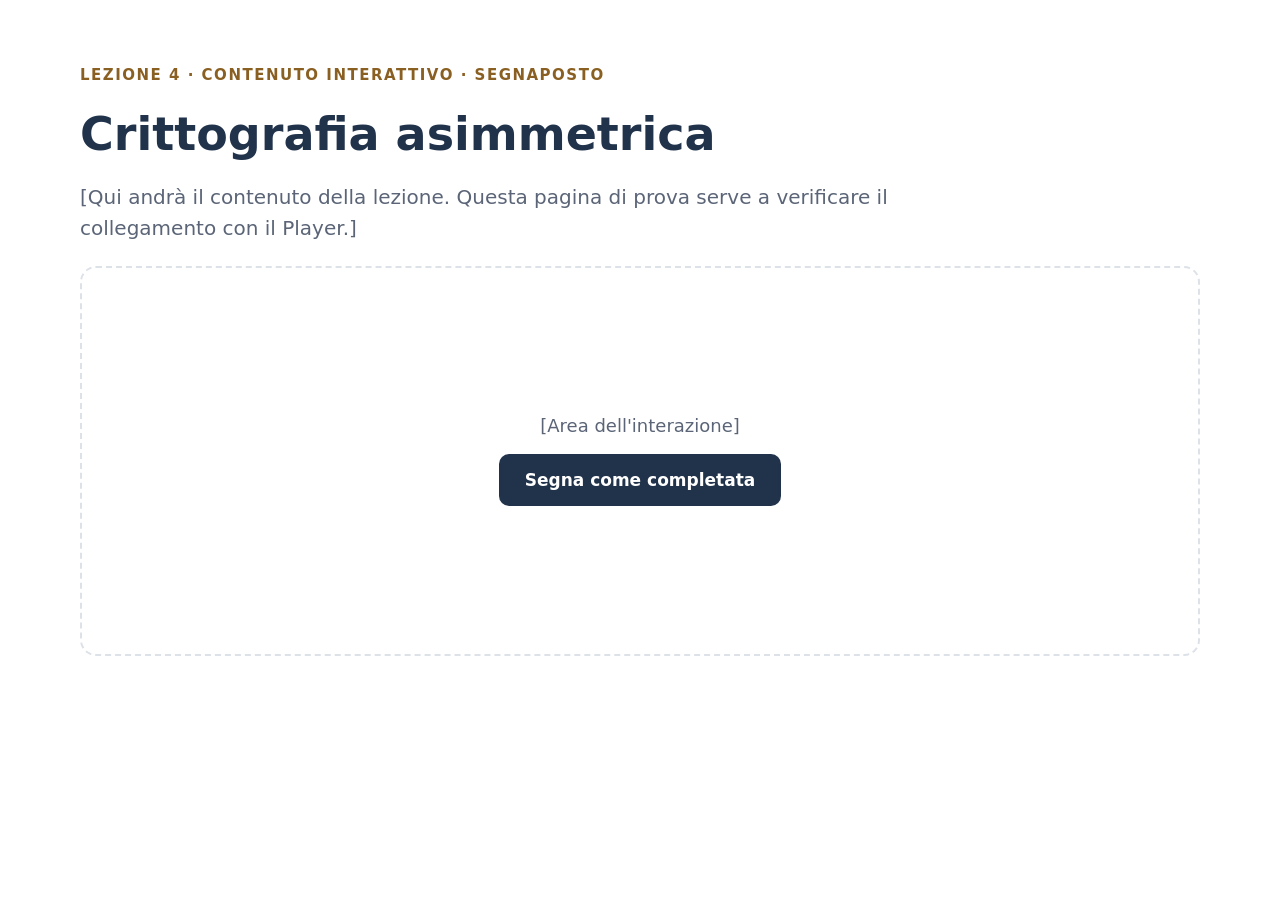
==== pages/04-asimmetrica/index.html @ ae35eeb1 "Player e-learning: prima versione completa Copertina con ripresa, navigazione vincolata/libera, menu" ====
<!doctype html>
<html lang="it">
<head>
<meta charset="utf-8">
<title>Crittografia asimmetrica</title>
<link rel="stylesheet" href="../pagina.css">
</head>
<body>
  <p class="overline">Lezione 4 · Contenuto interattivo · segnaposto</p>
  <h1>Crittografia asimmetrica</h1>
  <p>[Qui andrà il contenuto della lezione. Questa pagina di prova serve a verificare il collegamento con il Player.]</p>
  <div class="area" id="area">
    <span class="todo">[Area dell'interazione]</span>
    <button type="button" class="todo" id="doneBtn">Segna come completata</button>
    <span class="done">✓ Lezione completata</span>
  </div>
  <script src="../../player/player-bridge.js"></script>
  <script>
    document.getElementById("doneBtn").addEventListener("click", function () {
      player.complete();
      document.getElementById("area").classList.add("is-done");
    });
    document.addEventListener("player:init", function (e) {
      if (e.detail.lesson.status === "done") document.getElementById("area").classList.add("is-done");
    });
  </script>
</body>
</html>
---- pages/pagina.css ----
/* Stile comune delle pagine dimostrative. Ogni pagina è progettata a 1280×720:
   il Player la scala per adattarla allo schermo. */
@import url("../player/tokens.css");

*, *::before, *::after { box-sizing: border-box; }
html, body { margin: 0; width: 1280px; height: 720px; overflow: hidden; background: var(--color-surface); }
body {
  font-family: var(--font-family); color: var(--color-text);
  padding: 64px 80px; display: flex; flex-direction: column; gap: 22px;
}
.overline { margin: 0; font-size: 15px; font-weight: 600; letter-spacing: .1em; text-transform: uppercase; color: var(--color-accent-text); }
h1 { margin: 0; font-size: 46px; line-height: 1.1; font-weight: 700; color: var(--color-primary); }
p { margin: 0; font-size: 20px; line-height: 1.55; max-width: 900px; color: var(--color-text-muted); }
.area {
  flex: 1; border: 2px dashed var(--color-border); border-radius: 16px;
  display: flex; flex-direction: column; align-items: center; justify-content: center; gap: 18px;
  font-size: 18px; color: var(--color-text-muted);
}
.row { display: flex; gap: 12px; }
button {
  height: 52px; padding: 0 26px; border: 0; border-radius: 10px; cursor: pointer;
  font: 600 17px/1 var(--font-family); background: var(--color-primary); color: #fff;
}
button:hover { background: var(--color-primary-700); }
button.secondary { background: #fff; color: var(--color-warning); box-shadow: inset 0 0 0 1.5px var(--color-warning); }
button:focus-visible { outline: 3px solid var(--color-accent-text); outline-offset: 2px; }
.done {
  display: none; align-items: center; gap: 10px; font-size: 18px; font-weight: 600;
  color: var(--color-accent-text); background: var(--color-accent-100); padding: 12px 20px; border-radius: 999px;
}
.is-done .done { display: inline-flex; }
.is-done .todo { display: none; }
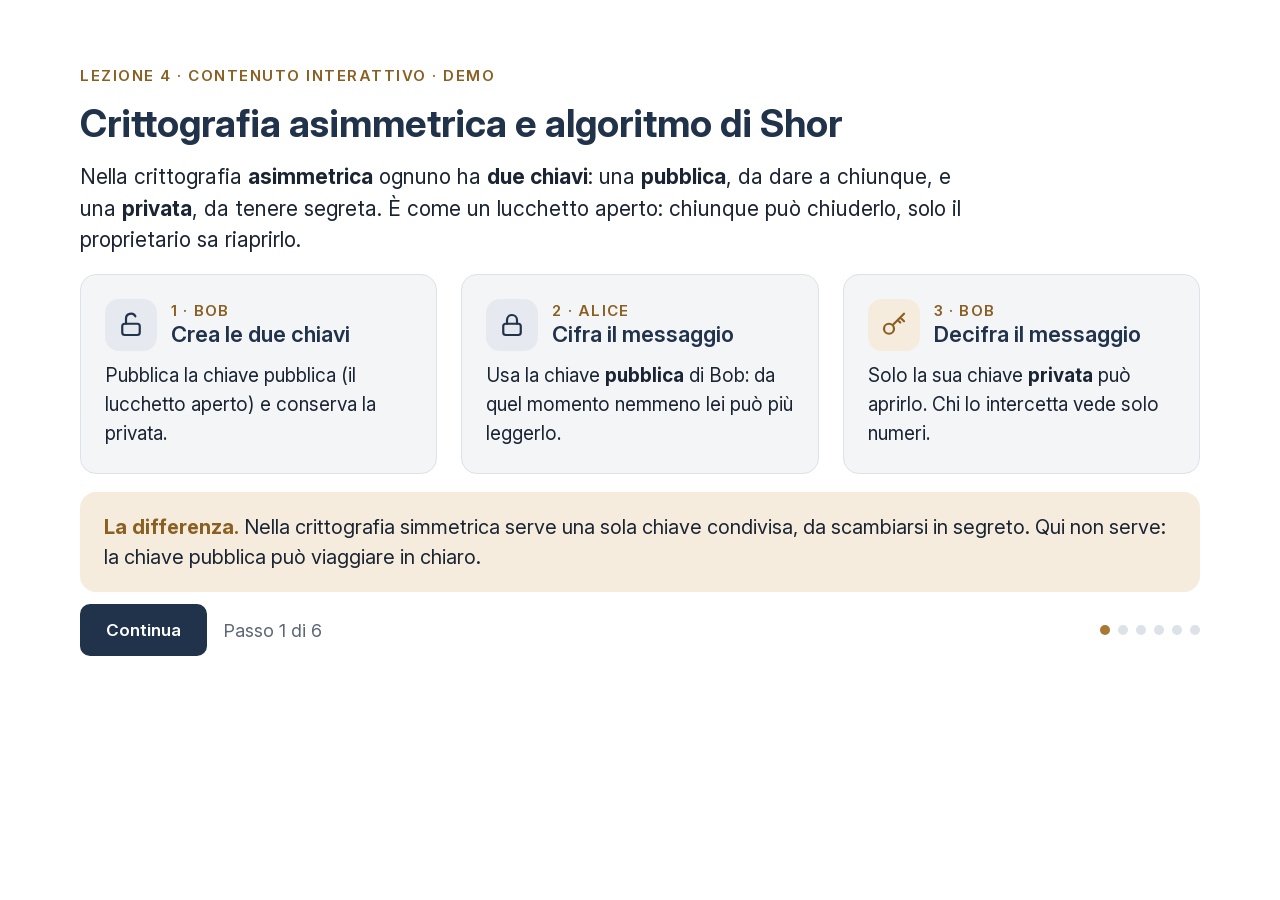
==== commit c0900760: "Lezione 4: crittografia asimmetrica e algoritmo di Shor Demo interattiva in 6 passi: idea delle due " ====
--- a/pages/04-asimmetrica/index.html
+++ b/pages/04-asimmetrica/index.html
@@ -2,27 +2,386 @@
 <html lang="it">
 <head>
 <meta charset="utf-8">
-<title>Crittografia asimmetrica</title>
+<title>Crittografia asimmetrica e algoritmo di Shor</title>
 <link rel="stylesheet" href="../pagina.css">
+<style>
+  body { gap: 16px; }
+  h1 { font-size: 38px; }
+  .passo { gap: 18px; }
+
+  /* Icone nelle card */
+  .ic { width: 52px; height: 52px; border-radius: 14px; display: flex; align-items: center; justify-content: center; background: var(--color-primary-100); color: var(--color-primary); }
+  .ic svg { width: 30px; height: 30px; }
+  .ic.oro { background: var(--color-accent-100); color: var(--color-accent-text); }
+  .card .num { display: block; font-size: 15px; font-weight: 600; letter-spacing: .08em; text-transform: uppercase; color: var(--color-accent-text); }
+  .card-head { display: flex; align-items: center; gap: 14px; }
+  .card-head .ic { flex: none; }
+
+  /* Chiavi RSA */
+  .chiave { display: flex; gap: 14px; align-items: center; padding: 16px 18px; border-radius: 14px; border: 1.5px solid var(--color-border); font-size: 19px; }
+  .chiave b { color: var(--color-primary); }
+  .chiave.privata { background: var(--color-accent-100); border-color: transparent; }
+  .mono { font-family: ui-monospace, Consolas, monospace; font-size: 20px; }
+
+  /* Laboratorio RSA */
+  .lab { background: var(--color-bg); border: 1px solid var(--color-border); border-radius: 16px; padding: 22px 24px; display: flex; flex-direction: column; gap: 14px; }
+  .lab label { font-size: 19px; font-weight: 600; color: var(--color-primary); }
+  .lab input[type=range] { width: 100%; height: 32px; accent-color: var(--color-primary); }
+  .riga { display: flex; justify-content: space-between; align-items: baseline; gap: 12px; font-size: 19px; padding: 10px 0; border-bottom: 1px solid var(--color-border); }
+  .riga:last-child { border-bottom: 0; }
+  .riga .valore { font-family: ui-monospace, Consolas, monospace; font-size: 26px; font-weight: 700; color: var(--color-primary); }
+  .riga .valore.oro { color: var(--color-accent-text); }
+
+  /* Gioco della fattorizzazione */
+  .fattori { display: flex; align-items: center; gap: 12px; font-size: 26px; font-weight: 700; color: var(--color-primary); }
+  .fattori input { width: 90px; height: 56px; font: 700 24px var(--font-family); text-align: center; border: 1.5px solid var(--color-border); border-radius: 10px; color: var(--color-primary); }
+  .fattori input:focus-visible { outline: 3px solid var(--color-accent-text); outline-offset: 2px; }
+  table { width: 100%; border-collapse: collapse; font-size: 19px; }
+  th, td { text-align: left; padding: 12px 10px; border-bottom: 1px solid var(--color-border); vertical-align: top; }
+  th { font-size: 17px; text-transform: uppercase; letter-spacing: .06em; color: var(--color-text-muted); font-weight: 600; }
+  td.forte { font-weight: 600; color: var(--color-primary); }
+
+  /* Simulazione di Shor */
+  .scelta-n { display: flex; gap: 10px; align-items: center; font-size: 19px; }
+  .scelta-n button { height: 48px; padding: 0 18px; font-size: 18px; }
+  .scelta-n button[aria-pressed="true"] { background: var(--color-primary); color: #fff; box-shadow: none; }
+  .sequenza { display: grid; grid-template-columns: repeat(12, minmax(0, 1fr)); gap: 6px; }
+  .cella { border-radius: 10px; background: #fff; border: 1.5px solid var(--color-border); padding: 6px 2px; text-align: center; }
+  .cella small { display: block; font-size: 17px; color: var(--color-text-muted); }
+  .cella b { font-size: 22px; color: var(--color-primary); }
+  .cella.periodo { background: var(--color-accent-100); border-color: var(--color-accent); }
+  .cella.vuota b { color: var(--color-border); }
+  .azioni { display: flex; gap: 10px; flex-wrap: wrap; }
+  .azioni button { height: 48px; font-size: 17px; padding: 0 18px; }
+  .esito { font-size: 20px; line-height: 1.5; min-height: 90px; }
+  .esito b { color: var(--color-primary); }
+  ol.fasi { margin: 0; padding-left: 26px; display: flex; flex-direction: column; gap: 10px; font-size: 19px; line-height: 1.45; color: var(--color-text); }
+  ol.fasi li::marker { color: var(--color-accent-text); font-weight: 700; }
+
+  /* Quiz */
+  .domanda { display: flex; flex-direction: column; gap: 8px; }
+  .domanda p { font-size: 20px; font-weight: 600; color: var(--color-primary); max-width: none; }
+  .opzioni { display: grid; grid-template-columns: repeat(3, minmax(0, 1fr)); gap: 10px; }
+  .opzioni button { height: auto; min-height: 56px; padding: 10px 14px; text-align: left; line-height: 1.3; font-size: 17px; font-weight: 500;
+    background: #fff; color: var(--color-text); box-shadow: inset 0 0 0 1.5px var(--color-border); }
+  .opzioni button:hover { background: var(--color-bg); }
+  .opzioni button.giusta { background: var(--color-success-100); color: var(--color-success); box-shadow: inset 0 0 0 2px var(--color-success); font-weight: 600; }
+  .opzioni button.sbagliata { background: var(--color-error-100); color: var(--color-error); box-shadow: inset 0 0 0 2px var(--color-error); }
+
+  /* Indicatore dei passi */
+  .punti { display: flex; gap: 8px; }
+  .punti span { width: 10px; height: 10px; border-radius: 50%; background: var(--color-border); }
+  .punti span.attivo { background: var(--color-accent); }
+  .passi-nav { justify-content: flex-start; }
+  .passi-nav .spazio { flex: 1; }
+</style>
 </head>
 <body>
-  <p class="overline">Lezione 4 · Contenuto interattivo · segnaposto</p>
-  <h1>Crittografia asimmetrica</h1>
-  <p>[Qui andrà il contenuto della lezione. Questa pagina di prova serve a verificare il collegamento con il Player.]</p>
-  <div class="area" id="area">
-    <span class="todo">[Area dell'interazione]</span>
-    <button type="button" class="todo" id="doneBtn">Segna come completata</button>
-    <span class="done">✓ Lezione completata</span>
+  <p class="overline">Lezione 4 · Contenuto interattivo · demo</p>
+  <h1>Crittografia asimmetrica e algoritmo di Shor</h1>
+
+  <!-- ================= PASSO 1 · L'idea ================= -->
+  <section class="passo" aria-label="Passo 1 di 6: l'idea">
+    <p class="testo">Nella crittografia <strong>asimmetrica</strong> ognuno ha <strong>due chiavi</strong>: una <strong>pubblica</strong>, da dare a chiunque, e una <strong>privata</strong>, da tenere segreta. È come un lucchetto aperto: chiunque può chiuderlo, solo il proprietario sa riaprirlo.</p>
+    <div class="griglia-3">
+      <div class="card">
+        <div class="card-head"><span class="ic"><svg viewBox="0 0 24 24" fill="none" stroke="currentColor" stroke-width="1.75" stroke-linecap="round" stroke-linejoin="round" aria-hidden="true"><rect x="5" y="11" width="14" height="9" rx="2"/><path d="M8 11V7a4 4 0 0 1 7.5-2"/></svg></span>
+        <span><span class="num">1 · Bob</span><h3>Crea le due chiavi</h3></span></div>
+        <p>Pubblica la chiave pubblica (il lucchetto aperto) e conserva la privata.</p>
+      </div>
+      <div class="card">
+        <div class="card-head"><span class="ic"><svg viewBox="0 0 24 24" fill="none" stroke="currentColor" stroke-width="1.75" stroke-linecap="round" stroke-linejoin="round" aria-hidden="true"><rect x="5" y="11" width="14" height="9" rx="2"/><path d="M8 11V8a4 4 0 0 1 8 0v3"/></svg></span>
+        <span><span class="num">2 · Alice</span><h3>Cifra il messaggio</h3></span></div>
+        <p>Usa la chiave <strong>pubblica</strong> di Bob: da quel momento nemmeno lei può più leggerlo.</p>
+      </div>
+      <div class="card">
+        <div class="card-head"><span class="ic oro"><svg viewBox="0 0 24 24" fill="none" stroke="currentColor" stroke-width="1.75" stroke-linecap="round" stroke-linejoin="round" aria-hidden="true"><circle cx="8" cy="15" r="4"/><path d="M11 12l9-9M17 6l3 3M15 8l2 2"/></svg></span>
+        <span><span class="num">3 · Bob</span><h3>Decifra il messaggio</h3></span></div>
+        <p>Solo la sua chiave <strong>privata</strong> può aprirlo. Chi lo intercetta vede solo numeri.</p>
+      </div>
+    </div>
+    <div class="box-info"><span><strong>La differenza.</strong> Nella crittografia simmetrica serve una sola chiave condivisa, da scambiarsi in segreto. Qui non serve: la chiave pubblica può viaggiare in chiaro.</span></div>
+  </section>
+
+  <!-- ================= PASSO 2 · RSA in piccolo ================= -->
+  <section class="passo" aria-label="Passo 2 di 6: RSA in piccolo" hidden>
+    <div class="griglia-2">
+      <div style="display: flex; flex-direction: column; gap: 14px;">
+        <p class="testo">L'algoritmo più famoso è <strong>RSA</strong>. Ecco una versione «giocattolo» con numeri piccolissimi: Bob sceglie due numeri primi, <span class="mono">p = 5</span> e <span class="mono">q = 11</span>, e li moltiplica.</p>
+        <div class="chiave"><span class="ic"><svg viewBox="0 0 24 24" fill="none" stroke="currentColor" stroke-width="1.75" stroke-linecap="round" stroke-linejoin="round" aria-hidden="true"><rect x="5" y="11" width="14" height="9" rx="2"/><path d="M8 11V7a4 4 0 0 1 7.5-2"/></svg></span><span><b>Chiave pubblica</b> (per tutti):<br><span class="mono">n = 55, e = 3</span></span></div>
+        <div class="chiave privata"><span class="ic oro"><svg viewBox="0 0 24 24" fill="none" stroke="currentColor" stroke-width="1.75" stroke-linecap="round" stroke-linejoin="round" aria-hidden="true"><circle cx="8" cy="15" r="4"/><path d="M11 12l9-9M17 6l3 3M15 8l2 2"/></svg></span><span><b>Chiave privata</b> (solo Bob):<br><span class="mono">d = 27</span>, calcolata grazie a 5 e 11</span></div>
+      </div>
+      <div class="lab">
+        <label for="msg">Prova tu: scegli il messaggio (un numero)</label>
+        <input type="range" id="msg" min="2" max="54" value="12" aria-describedby="rsaRisultati">
+        <div id="rsaRisultati" aria-live="polite">
+          <div class="riga"><span>Messaggio di Alice <span class="mono">m</span></span><span class="valore" id="vM">12</span></div>
+          <div class="riga"><span>Cifrato: <span class="mono">m³ mod 55</span></span><span class="valore oro" id="vC">23</span></div>
+          <div class="riga"><span>Bob decifra: <span class="mono">c²⁷ mod 55</span></span><span class="valore" id="vD">12</span></div>
+        </div>
+        <p class="piccolo">«mod 55» significa «il resto della divisione per 55». Senza conoscere <span class="mono">d = 27</span>, dal numero cifrato non si torna al messaggio.</p>
+      </div>
+    </div>
+  </section>
+
+  <!-- ================= PASSO 3 · Perché è sicura ================= -->
+  <section class="passo" aria-label="Passo 3 di 6: perché è sicura" hidden>
+    <div class="griglia-2">
+      <div style="display: flex; flex-direction: column; gap: 16px;">
+        <p class="testo">Chi conosce i due primi <span class="mono">p</span> e <span class="mono">q</span> può calcolare la chiave privata. Quindi la sicurezza di RSA dipende da una sola domanda: <strong>quanto è difficile scomporre <span class="mono">n</span> nei suoi fattori primi?</strong></p>
+        <div class="lab">
+          <label for="fp">Prova: quali due numeri primi danno 91?</label>
+          <div class="fattori">
+            <input id="fp" inputmode="numeric" maxlength="3" aria-label="Primo fattore"> <span aria-hidden="true">×</span>
+            <input id="fq" inputmode="numeric" maxlength="3" aria-label="Secondo fattore"> <span aria-hidden="true">= 91</span>
+            <button type="button" id="verificaFattori">Verifica</button>
+          </div>
+          <div class="feedback" id="fbFattori" aria-live="polite"></div>
+        </div>
+      </div>
+      <table>
+        <caption class="sr-only">Difficoltà della fattorizzazione al crescere di n</caption>
+        <thead><tr><th scope="col">Numero n</th><th scope="col">Cifre</th><th scope="col">Computer classico</th></tr></thead>
+        <tbody>
+          <tr><td class="forte">91</td><td>2</td><td>istantaneo, anche a mente</td></tr>
+          <tr><td class="forte">3.233</td><td>4</td><td>pochi tentativi (61 × 53)</td></tr>
+          <tr><td class="forte">RSA-2048</td><td>617</td><td>fuori portata: con gli algoritmi noti servirebbero tempi enormemente più lunghi dell'età dell'universo</td></tr>
+        </tbody>
+      </table>
+    </div>
+  </section>
+
+  <!-- ================= PASSO 4 · L'algoritmo di Shor ================= -->
+  <section class="passo" aria-label="Passo 4 di 6: l'algoritmo di Shor" hidden>
+    <div style="display: grid; grid-template-columns: 380px minmax(0, 1fr); gap: 28px; align-items: start;">
+      <div style="display: flex; flex-direction: column; gap: 12px;">
+        <p class="testo" style="font-size: 20px;">Nel 1994 Peter <strong>Shor</strong> ha mostrato che un computer quantistico potrebbe fattorizzare in modo efficiente. Il trucco: trasformare la fattorizzazione nella ricerca di un <strong>periodo</strong>.</p>
+        <ol class="fasi">
+          <li>Scegli un numero <span class="mono">a</span> e calcola <span class="mono">aˣ mod N</span>.</li>
+          <li>La sequenza si ripete: trova ogni quanti passi (il periodo <span class="mono">r</span>). <strong>È qui che serve il computer quantistico.</strong></li>
+          <li>Con <span class="mono">r</span>, un semplice calcolo (MCD) dà i fattori.</li>
+        </ol>
+      </div>
+      <div class="lab" style="gap: 12px;">
+        <div class="scelta-n" role="group" aria-label="Numero da fattorizzare">
+          <span>Numero da scomporre:</span>
+          <button type="button" class="btn-secondario" data-n="15" aria-pressed="true">N = 15 (a = 7)</button>
+          <button type="button" class="btn-secondario" data-n="21" aria-pressed="false">N = 21 (a = 2)</button>
+        </div>
+        <div class="sequenza" id="sequenza" aria-label="Valori di a elevato x, modulo N"></div>
+        <div class="azioni">
+          <button type="button" id="bSeq">1 · Calcola la sequenza</button>
+          <button type="button" id="bPer" class="btn-secondario" disabled>2 · Trova il periodo</button>
+          <button type="button" id="bFat" class="btn-secondario" disabled>3 · Ricava i fattori</button>
+        </div>
+        <div class="esito" id="esitoShor" aria-live="polite">Premi «Calcola la sequenza» per iniziare.</div>
+      </div>
+    </div>
+  </section>
+
+  <!-- ================= PASSO 5 · Oggi e domani ================= -->
+  <section class="passo" aria-label="Passo 5 di 6: oggi e domani" hidden>
+    <div class="griglia-3">
+      <div class="card">
+        <span class="num">La minaccia</span>
+        <h3>Shor rompe RSA</h3>
+        <p>Su un computer quantistico abbastanza grande, l'algoritmo di Shor scompone anche i numeri di RSA-2048. Lo stesso vale per la crittografia a curve ellittiche.</p>
+      </div>
+      <div class="card">
+        <span class="num">Lo stato attuale</span>
+        <h3>Non ancora possibile</h3>
+        <p>Servirebbero centinaia di migliaia di qubit affidabili; le macchine di oggi ne hanno molti meno e con troppi errori. Con Shor si sono scomposti solo numeri piccoli, come 15 e 21.</p>
+      </div>
+      <div class="card">
+        <span class="num">La risposta</span>
+        <h3>Crittografia post-quantistica</h3>
+        <p>Nel 2024 il NIST ha pubblicato i primi standard resistenti ai computer quantistici (ML-KEM, ML-DSA, SLH-DSA), basati su problemi che Shor non risolve.</p>
+      </div>
+    </div>
+    <div class="box-info"><span><strong>«Raccogli ora, decifra dopo».</strong> Dati cifrati oggi possono essere conservati e decifrati quando i computer quantistici saranno pronti: per questo la migrazione è già iniziata.</span></div>
+  </section>
+
+  <!-- ================= PASSO 6 · Verifica ================= -->
+  <section class="passo" aria-label="Passo 6 di 6: verifica" hidden>
+    <p class="testo">Rispondi correttamente alle tre domande per completare la lezione.</p>
+    <div class="domanda" data-q="1">
+      <p>1. Alice cifra con la chiave pubblica di Bob. Quale chiave serve per decifrare?</p>
+      <div class="opzioni">
+        <button type="button">La chiave pubblica di Bob</button>
+        <button type="button" data-ok>La chiave privata di Bob</button>
+        <button type="button">La chiave privata di Alice</button>
+      </div>
+    </div>
+    <div class="domanda" data-q="2">
+      <p>2. Su quale problema si basa la sicurezza di RSA?</p>
+      <div class="opzioni">
+        <button type="button">Sulla lunghezza del messaggio</button>
+        <button type="button">Sul segreto dell'algoritmo</button>
+        <button type="button" data-ok>Sulla difficoltà di fattorizzare numeri enormi</button>
+      </div>
+    </div>
+    <div class="domanda" data-q="3">
+      <p>3. Nell'algoritmo di Shor, cosa calcola in modo efficiente il computer quantistico?</p>
+      <div class="opzioni">
+        <button type="button" data-ok>Il periodo della sequenza aˣ mod N</button>
+        <button type="button">Tutte le chiavi private possibili</button>
+        <button type="button">Il messaggio in chiaro, direttamente</button>
+      </div>
+    </div>
+    <div class="feedback" id="fbQuiz" aria-live="polite"></div>
+  </section>
+
+  <div class="passi-nav">
+    <button type="button" class="btn-secondario" id="indietro">Indietro</button>
+    <button type="button" id="continua">Continua</button>
+    <span id="contatore">Passo 1 di 6</span>
+    <span class="spazio"></span>
+    <span class="punti" id="punti" aria-hidden="true"></span>
   </div>
+
   <script src="../../player/player-bridge.js"></script>
   <script>
-    document.getElementById("doneBtn").addEventListener("click", function () {
-      player.complete();
-      document.getElementById("area").classList.add("is-done");
-    });
+    /* ---------- Passi ---------- */
+    var passi = Array.prototype.slice.call(document.querySelectorAll(".passo"));
+    var attuale = 0;
+    var punti = document.getElementById("punti");
+    punti.innerHTML = passi.map(function () { return "<span></span>"; }).join("");
+    function mostraPasso(n) {
+      attuale = n;
+      passi.forEach(function (p, i) { p.hidden = i !== n; });
+      document.getElementById("indietro").hidden = n === 0;
+      document.getElementById("continua").hidden = n === passi.length - 1;
+      document.getElementById("contatore").textContent = "Passo " + (n + 1) + " di " + passi.length;
+      Array.prototype.forEach.call(punti.children, function (s, i) { s.className = i <= n ? "attivo" : ""; });
+    }
+    document.getElementById("continua").addEventListener("click", function () { mostraPasso(attuale + 1); });
+    document.getElementById("indietro").addEventListener("click", function () { mostraPasso(attuale - 1); });
+
+    /* ---------- Aritmetica (BigInt per non perdere precisione) ---------- */
+    function modpow(b, e, m) {
+      b = BigInt(b); e = BigInt(e); m = BigInt(m);
+      var r = 1n; b %= m;
+      while (e > 0n) { if (e & 1n) r = r * b % m; b = b * b % m; e >>= 1n; }
+      return Number(r);
+    }
+    function mcd(a, b) { a = Math.abs(a); b = Math.abs(b); while (b) { var t = b; b = a % b; a = t; } return a; }
+
+    /* ---------- Passo 2: RSA giocattolo (n = 55, e = 3, d = 27) ---------- */
+    var slider = document.getElementById("msg");
+    function aggiornaRSA() {
+      var m = +slider.value, c = modpow(m, 3, 55), d = modpow(c, 27, 55);
+      document.getElementById("vM").textContent = m;
+      document.getElementById("vC").textContent = c;
+      document.getElementById("vD").textContent = d;
+    }
+    slider.addEventListener("input", aggiornaRSA);
+    aggiornaRSA();
+
+    /* ---------- Passo 3: fattorizzare 91 ---------- */
+    document.getElementById("verificaFattori").addEventListener("click", function () {
+      var p = parseInt(document.getElementById("fp").value, 10), q = parseInt(document.getElementById("fq").value, 10);
+      var fb = document.getElementById("fbFattori");
+      if (p * q === 91 && p > 1 && q > 1) {
+        fb.className = "feedback ok";
+        fb.textContent = "✓ Esatto: 7 × 13 = 91. Facile con numeri piccoli, impossibile con 617 cifre.";
+      } else {
+        fb.className = "feedback ko";
+        fb.textContent = "✗ Non ancora. Suggerimento: uno dei due fattori è 7.";
+      }
+    });
+
+    /* ---------- Passo 4: simulazione di Shor ---------- */
+    var CASI = { 15: 7, 21: 2 };
+    var N = 15, fase = 0, periodo = 0;
+    var seq = document.getElementById("sequenza"), esito = document.getElementById("esitoShor");
+    var bSeq = document.getElementById("bSeq"), bPer = document.getElementById("bPer"), bFat = document.getElementById("bFat");
+    function disegnaSequenza(mostra) {
+      var a = CASI[N], html = "";
+      for (var x = 0; x < 12; x++) {
+        var v = modpow(a, x, N);
+        var cls = "cella" + (mostra ? "" : " vuota") + (mostra && periodo && x > 0 && x <= periodo ? " periodo" : "");
+        html += '<div class="' + cls + '"><small>x=' + x + "</small><b>" + (mostra ? v : "?") + "</b></div>";
+      }
+      seq.innerHTML = html;
+    }
+    function reimposta() {
+      fase = 0; periodo = 0;
+      bPer.disabled = true; bFat.disabled = true;
+      esito.textContent = "Premi «Calcola la sequenza» per iniziare.";
+      disegnaSequenza(false);
+    }
+    document.querySelectorAll(".scelta-n button").forEach(function (b) {
+      b.addEventListener("click", function () {
+        N = +b.getAttribute("data-n");
+        document.querySelectorAll(".scelta-n button").forEach(function (o) { o.setAttribute("aria-pressed", String(o === b)); });
+        reimposta();
+      });
+    });
+    bSeq.addEventListener("click", function () {
+      fase = 1; periodo = 0; disegnaSequenza(true);
+      bPer.disabled = false; bFat.disabled = true;
+      esito.innerHTML = "Ecco <b>" + CASI[N] + "ˣ mod " + N + "</b> per x da 0 a 11. Noti che i valori si ripetono? Un computer classico deve provarli uno per uno: con numeri enormi è impossibile.";
+    });
+    bPer.addEventListener("click", function () {
+      var a = CASI[N];
+      for (var r = 1; r < N; r++) { if (modpow(a, r, N) === 1) { periodo = r; break; } }
+      fase = 2; disegnaSequenza(true); bFat.disabled = false;
+      esito.innerHTML = "Il periodo è <b>r = " + periodo + "</b>: ogni " + periodo + " passi la sequenza ricomincia. Un computer quantistico trova r con la <b>trasformata di Fourier quantistica</b>, in modo efficiente anche per numeri enormi.";
+    });
+    bFat.addEventListener("click", function () {
+      var a = CASI[N], y = modpow(a, periodo / 2, N), f1 = mcd(y - 1, N), f2 = mcd(y + 1, N);
+      fase = 3;
+      esito.innerHTML = "Con r = " + periodo + ": " + a + "<sup>" + (periodo / 2) + "</sup> mod " + N + " = <b>" + y + "</b>. " +
+        "Poi MCD(" + (y - 1) + ", " + N + ") = <b>" + f1 + "</b> e MCD(" + (y + 1) + ", " + N + ") = <b>" + f2 + "</b>. " +
+        "Fattori trovati: <b>" + N + " = " + f1 + " × " + f2 + "</b>.";
+    });
+    reimposta();
+
+    /* ---------- Passo 6: quiz (la lezione si completa con 3 risposte giuste) ---------- */
+    var giuste = {};
+    var fbQuiz = document.getElementById("fbQuiz");
+    function controllaQuiz() {
+      var n = Object.keys(giuste).length;
+      if (n === 3) {
+        fbQuiz.className = "feedback ok";
+        fbQuiz.textContent = "✓ Tutte corrette! Hai completato la lezione: ora puoi andare avanti.";
+        player.complete();
+      } else {
+        fbQuiz.className = "feedback";
+        fbQuiz.textContent = "";
+      }
+    }
+    document.querySelectorAll(".domanda").forEach(function (d) {
+      d.addEventListener("click", function (e) {
+        var b = e.target.closest("button");
+        if (!b || giuste[d.getAttribute("data-q")]) return;
+        d.querySelectorAll("button").forEach(function (o) { o.classList.remove("sbagliata"); });
+        if (b.hasAttribute("data-ok")) {
+          b.classList.add("giusta");
+          b.textContent = "✓ " + b.textContent;
+          giuste[d.getAttribute("data-q")] = true;
+          controllaQuiz();
+        } else {
+          b.classList.add("sbagliata");
+          fbQuiz.className = "feedback ko";
+          fbQuiz.textContent = "✗ La risposta «" + b.textContent + "» non è corretta: riprova.";
+        }
+      });
+    });
+
+    /* Se la lezione era già completata, mostra il quiz risolto */
     document.addEventListener("player:init", function (e) {
-      if (e.detail.lesson.status === "done") document.getElementById("area").classList.add("is-done");
-    });
+      if (e.detail.lesson.status !== "done") return;
+      document.querySelectorAll(".domanda").forEach(function (d) {
+        var b = d.querySelector("[data-ok]");
+        if (!b.classList.contains("giusta")) { b.classList.add("giusta"); b.textContent = "✓ " + b.textContent; }
+        giuste[d.getAttribute("data-q")] = true;
+      });
+      fbQuiz.className = "feedback ok";
+      fbQuiz.textContent = "✓ Lezione già completata.";
+    });
+
+    mostraPasso(0);
   </script>
 </body>
-</html>+</html>
--- a/pages/pagina.css
+++ b/pages/pagina.css
@@ -1,5 +1,9 @@
-/* Stile comune delle pagine dimostrative. Ogni pagina è progettata a 1280×720:
-   il Player la scala per adattarla allo schermo. */
+/* =========================================================================
+   STILE COMUNE DELLE PAGINE DI LEZIONE — NON MODIFICARE QUESTO FILE.
+   Ogni pagina è progettata a 1280×720 px: il Player la scala per lo schermo.
+   Per stili specifici di una lezione usare un <style> dentro la pagina.
+   Componenti pronti: vedi pages/_modello/index.html e docs/guida-autori-esterni.md
+   ========================================================================= */
 @import url("../player/tokens.css");
 
 *, *::before, *::after { box-sizing: border-box; }
@@ -30,3 +34,58 @@
 }
 .is-done .done { display: inline-flex; }
 .is-done .todo { display: none; }
+
+/* ---------- Componenti pronti ---------- */
+h2 { margin: 0; font-size: 30px; line-height: 1.2; font-weight: 600; color: var(--color-primary); }
+h3 { margin: 0; font-size: 22px; line-height: 1.3; font-weight: 600; color: var(--color-primary); }
+.testo { font-size: 21px; line-height: 1.5; color: var(--color-text); max-width: 900px; }
+.piccolo { font-size: 18px; color: var(--color-text-muted); }
+
+/* Griglie: 2 o 3 colonne uguali */
+.griglia-2, .griglia-3 { display: grid; gap: 24px; align-items: start; }
+.griglia-2 { grid-template-columns: repeat(2, minmax(0, 1fr)); }
+.griglia-3 { grid-template-columns: repeat(3, minmax(0, 1fr)); }
+
+/* Card */
+.card {
+  background: var(--color-bg); border: 1px solid var(--color-border); border-radius: 16px;
+  padding: 24px; display: flex; flex-direction: column; gap: 10px;
+}
+.card p { font-size: 19px; color: var(--color-text); }
+
+/* Riquadro "Lo sapevi?" */
+.box-info {
+  background: var(--color-accent-100); border-radius: 16px; padding: 20px 24px;
+  display: flex; gap: 16px; align-items: flex-start; font-size: 20px; line-height: 1.5; color: var(--color-text);
+}
+.box-info strong { color: var(--color-accent-text); }
+
+/* Immagine con didascalia */
+.figura { margin: 0; display: flex; flex-direction: column; gap: 8px; }
+.figura img { display: block; width: 100%; height: auto; border-radius: 12px; }
+.figura figcaption { font-size: 18px; color: var(--color-text-muted); }
+
+/* Pulsante secondario e scelte di una domanda */
+button.btn-secondario { background: #fff; color: var(--color-primary); box-shadow: inset 0 0 0 1.5px var(--color-border); }
+button.btn-secondario:hover { background: var(--color-bg); }
+.scelte { display: flex; flex-direction: column; gap: 10px; }
+.scelte button {
+  height: auto; min-height: 56px; padding: 14px 20px; text-align: left; line-height: 1.35;
+  background: #fff; color: var(--color-text); font-weight: 500; font-size: 19px;
+  box-shadow: inset 0 0 0 1.5px var(--color-border);
+}
+.scelte button:hover { background: var(--color-bg); }
+.scelte button[aria-pressed="true"] { box-shadow: inset 0 0 0 2px var(--color-primary); background: var(--color-primary-100); }
+
+/* Feedback delle risposte (sempre icona + testo, mai solo colore) */
+.feedback { font-size: 19px; line-height: 1.45; border-radius: 12px; padding: 14px 18px; }
+.feedback:empty { display: none; }
+.feedback.ok { background: var(--color-success-100); color: var(--color-success); }
+.feedback.ko { background: var(--color-error-100); color: var(--color-error); }
+
+/* Passaggi interni alla pagina (per contenuti lunghi: niente scorrimento) */
+.passo { flex: 1; min-height: 0; display: flex; flex-direction: column; gap: 20px; }
+.passo[hidden] { display: none; }
+.passi-nav { display: flex; align-items: center; gap: 16px; font-size: 18px; color: var(--color-text-muted); }
+
+@media (prefers-reduced-motion: reduce) { * { animation: none !important; transition: none !important; } }
